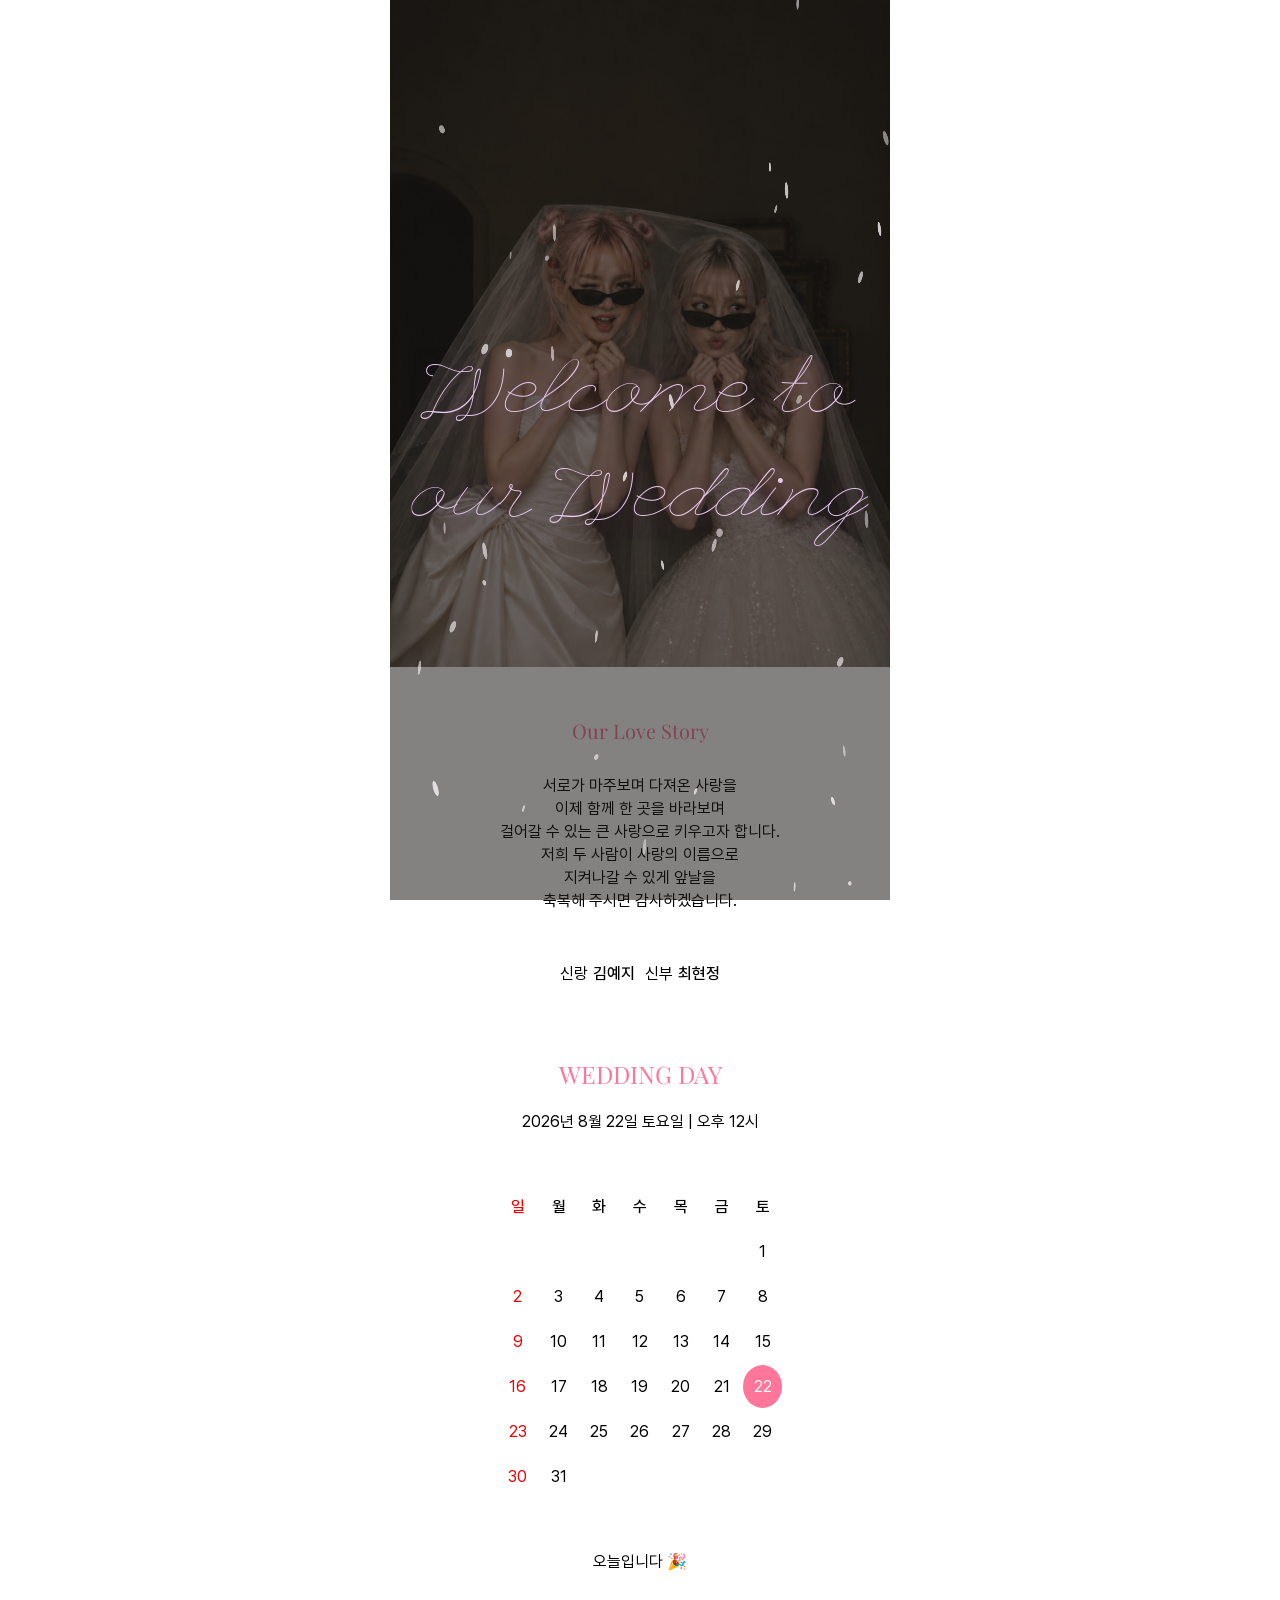
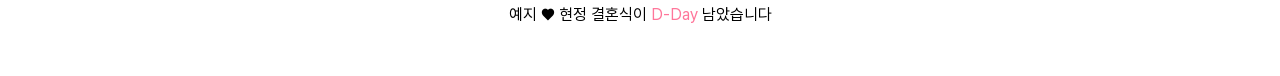
==== index.html @ 85f6a784 "Add files via upload" ====
<!DOCTYPE html>
<html lang="ko">

<head>
  <meta charset="UTF-8">
  <meta name="viewport" content="width=device-width, initial-scale=1.0">
  <title>Document</title>
</head>
<link rel="stylesheet" href="stylesheet.css">
<link rel="stylesheet" href="css/main.css">
<script src="/lib/jquery-3.7.1.min.js"></script>

<body>

  <div id="splash">
    <canvas id="petalCanvas"></canvas>
    <div class="intro-text">
      <p class="welcome-line" id="line1">Welcome to</p>
      <p class="welcome-line" id="line2">our Wedding</p>
    </div>
  </div>

  <div id="wrap">

    <div class="hero">
      <div class="img_wrap">
        <img src="/img/hero.png" alt="">
      </div>
    </div>

    <div class="intro">

      <div class="intro_text">
        <span>Our Love Story</span>
        <p>서로가 마주보며 다져온 사랑을<br />
          이제 함께 한 곳을 바라보며<br />
          걸어갈 수 있는 큰 사랑으로 키우고자 합니다.<br />
          저희 두 사람이 사랑의 이름으로<br />
          지켜나갈 수 있게 앞날을<br />
          축복해 주시면 감사하겠습니다.</p>
      </div>
      <div class="name">
        <div class="groom">
          <span>신랑</span>
          <strong>김예지</strong>
        </div>
        <div class="bride">
          <span>신부</span>
          <strong>최현정</strong>
        </div>
      </div>
      <div class="img_wrap">
        <img src="" alt="">
      </div>

    </div>

    <div class="calendar">
      <div class="title_wrap">
        <h3>WEDDING DAY</h3>
        <span>2026년 8월 22일 토요일 | 오후 12시</span>
      </div>
      <div class="cal">
        <table>
          <thead>
            <tr>
              <th class="sun">일</th>
              <th>월</th>
              <th>화</th>
              <th>수</th>
              <th>목</th>
              <th>금</th>
              <th>토</th>
            </tr>
          </thead>
          <tbody>
            <tr>
              <td></td>
              <td></td>
              <td></td>
              <td></td>
              <td></td>
              <td></td>
              <td>1</td>
            </tr>
            <tr>
              <td class="sun">2</td>
              <td>3</td>
              <td>4</td>
              <td>5</td>
              <td>6</td>
              <td>7</td>
              <td>8</td>
            </tr>
            <tr>
              <td class="sun">9</td>
              <td>10</td>
              <td>11</td>
              <td>12</td>
              <td>13</td>
              <td>14</td>
              <td>15</td>
            </tr>
            <tr>
              <td class="sun">16</td>
              <td>17</td>
              <td>18</td>
              <td>19</td>
              <td>20</td>
              <td>21</td>
              <td class="d_day">22</td>
            </tr>
            <tr>
              <td class="sun">23</td>
              <td>24</td>
              <td>25</td>
              <td>26</td>
              <td>27</td>
              <td>28</td>
              <td>29</td>
            </tr>
            <tr>
              <td class="sun">30</td>
              <td>31</td>
              <td></td>
              <td></td>
              <td></td>
              <td></td>
              <td></td>
            </tr>
          </tbody>
        </table>
      </div>
      <div class="date">
        <p id="countdown">
          <span id="cd-days"></span>
          <span id="cd-hours"></span>
          <span id="cd-mins"></span>
          <span id="cd-secs"></span>
        </p>
        <span>예지 ♥ 현정 결혼식이 <span id="cd-dday"></span> 남았습니다</span>
      </div>

      <div class="attend">

      </div>
    </div>

    <div class="gall">

    </div>

    <div class="location">

    </div>

    <div class="account">

    </div>

    <div class="message">

    </div>

  </div>
  <script>

    const weddingDate = new Date('2026-08-22T12:00:00');

    function updateAll() {
      const diff = weddingDate - new Date();

      if (diff <= 0) {
        document.getElementById('countdown').textContent = '오늘입니다 🎉';
        document.getElementById('cd-dday').textContent = 'D-Day';
        return;
      }

      const S = 1000, M = S * 60, H = M * 60, D = H * 24;
      const days = Math.floor(diff / D);

      // 카운트다운
      document.getElementById('cd-days').textContent = days + '일';
      document.getElementById('cd-hours').textContent = Math.floor(diff % D / H) + '시간';
      document.getElementById('cd-mins').textContent = Math.floor(diff % H / M) + '분';
      document.getElementById('cd-secs').textContent = Math.floor(diff % M / S) + '초';

      // 디데이
      document.getElementById('cd-dday').textContent = days + '일';
    }

    updateAll();
    setInterval(updateAll, 1000);


    /* ── 꽃잎 ── */
    const canvas = document.getElementById('petalCanvas');
    const ctx = canvas.getContext('2d');

    canvas.width = window.innerWidth;
    canvas.height = window.innerHeight;

    class Petal {
      constructor(init = false) {
        this.x = Math.random() * canvas.width;
        this.y = init ? Math.random() * canvas.height : -15;
        this.size = Math.random() * 6 + 4;
        this.speedY = Math.random() * 1.2 + 0.5;
        this.speedX = (Math.random() - 0.5) * 0.8;
        this.rotation = Math.random() * Math.PI * 2;
        this.rotSpeed = (Math.random() - 0.5) * 0.04;
        this.sway = Math.random() * Math.PI * 2;
        this.swaySpd = Math.random() * 0.025 + 0.01;
        this.opacity = Math.random() * 0.4 + 0.5;
      }

      draw() {
        ctx.save();
        ctx.translate(this.x, this.y);
        ctx.rotate(this.rotation);
        ctx.globalAlpha = this.opacity;
        ctx.beginPath();
        ctx.ellipse(0, 0, this.size, this.size * 0.5, 0, 0, Math.PI * 2);
        ctx.fillStyle = 'rgba(255, 248, 252, 0.9)';
        ctx.fill();
        ctx.restore();
      }

      update() {
        this.sway += this.swaySpd;
        this.x += this.speedX + Math.sin(this.sway) * 0.7;
        this.y += this.speedY;
        this.rotation += this.rotSpeed;
        if (this.y > canvas.height + 20) {
          this.x = Math.random() * canvas.width;
          this.y = -15;
        }
      }
    }

    const petals = Array.from({ length: 40 }, () => new Petal(true));
    let running = true;

    (function animatePetals() {
      if (!running) return;
      ctx.clearRect(0, 0, canvas.width, canvas.height);
      petals.forEach(p => { p.update(); p.draw(); });
      requestAnimationFrame(animatePetals);
    })();

    /* ── 인트로 종료 ── */
    // line1(0.5s) + 1.8s + line2(1.6s) + 1.8s = 3.4s 끝 → 1초 더 보여주다 종료
    setTimeout(() => {
      document.getElementById('splash').classList.add('hide');
      setTimeout(() => {
        document.getElementById('splash').remove();
        running = false;
      }, 1000);
    }, 4500);

  </script>
</body>

</html>
---- css/main.css ----
@import url(/css/font/stylesheet.css);

* {
  margin: 0;
  padding: 0;
  box-sizing: border-box;
}

li {
  list-style: none;
}

a {
  text-decoration: none;
  color: inherit;
}

html {
  font-family: 'Pretendard';
  font-size: 16px;
}

#wrap,
#splash {
  max-width: 500px;
  margin: 0 auto;
  text-align: center;
}

/* ── 인트로 오버레이 ── */
#splash {
  position: fixed;
  inset: 0;
  z-index: 9999;
  background: rgba(30, 28, 24, 0.55);
  /* 반투명 */
  display: flex;
  align-items: center;
  justify-content: center;
  overflow: hidden;
  transition: opacity 1s ease;
}

#splash.hide {
  opacity: 0;
  pointer-events: none;
}

/* ── 텍스트 ── */
.intro-text {
  text-align: center;
  position: relative;
  z-index: 2;
}

.welcome-line {
  font-family: 'LeagueScript';
  font-size: 80px;
  color: #e8c8f0;
  line-height: 1.3;
  clip-path: inset(0 100% 0 0);
  /* 오른쪽이 잘린 상태에서 시작 */
  text-shadow: 0 0 40px rgba(180, 80, 220, 0.4);
}

#line1 {
  animation: writeIn 1.8s cubic-bezier(0.4, 0, 0.2, 1) 0.5s forwards;
}

#line2 {
  animation: writeIn 1.8s cubic-bezier(0.4, 0, 0.2, 1) 1.6s forwards;
}

@keyframes writeIn {
  to {
    clip-path: inset(0 0% 0 0);
  }
}

/* ── 꽃잎 캔버스 ── */
#petalCanvas {
  position: absolute;
  inset: 0;
  width: 100%;
  height: 100%;
  pointer-events: none;
  z-index: 1;
}

.hero .img_wrap img {
  width: 100%;
  display: block;
  object-fit: cover;
}


.intro {
  display: flex;
  flex-direction: column;
  gap: 50px;
}
.intro .intro_text {
  margin-top: 50px;
  display: flex;
  flex-direction: column;
  gap: 30px;
}
.intro .intro_text span {
  font-family: 'Playfair Display';
  font-size: 20px;
  font-weight: 500;
  color: #FF769A;
}
.intro .intro_text p {}
.intro .name {
  display: flex;
  align-items: center;
  justify-content: center;
  gap: 10px;
}
.intro .name .groom, .intro .name .bride {
  display: flex;
  align-items: center;
  gap: 5px;
}
.intro .name strong {
  font-weight: 500;
}
.intro .img_wrap {}
.intro .img_wrap img {}

.calendar {
  display: flex;
  flex-direction: column;
  gap: 50px;
}
.calendar .title_wrap {
  display: flex;
  flex-direction: column;
  gap: 20px;
  align-items: center;
}
.calendar .title_wrap h3 {
  font-family: 'Playfair Display';
  font-size: 24px;
  font-weight: 500;
  color: #FF769A;
}
.calendar .title_wrap span {}
.calendar .cal {}
.calendar .cal table {
  table-layout: fixed;
  margin: 0 auto;
}
.calendar .cal table th, .calendar .cal table td {
  padding: 10px;
}
.calendar .cal table th {
  font-weight: 500;
}

.calendar .cal table th.sun, .calendar .cal table td.sun {
  color: #EB0004;
}
.calendar .cal table td.d_day {
  background-color: #FF769A;
  color: #fff;
  border-radius: 50%;
}
.calendar .date {
  display: flex;
  flex-direction: column;
  gap: 30px;
}
#countdown span {
  font-size: 18px;
  padding: 20px 10px;
  box-shadow: 2px 2px 5px rgb(0, 0, 0, 0.15);
  border-radius: 10px;
  display: inline-block;
}
#cd-dday {
  color: #FF769A;
}
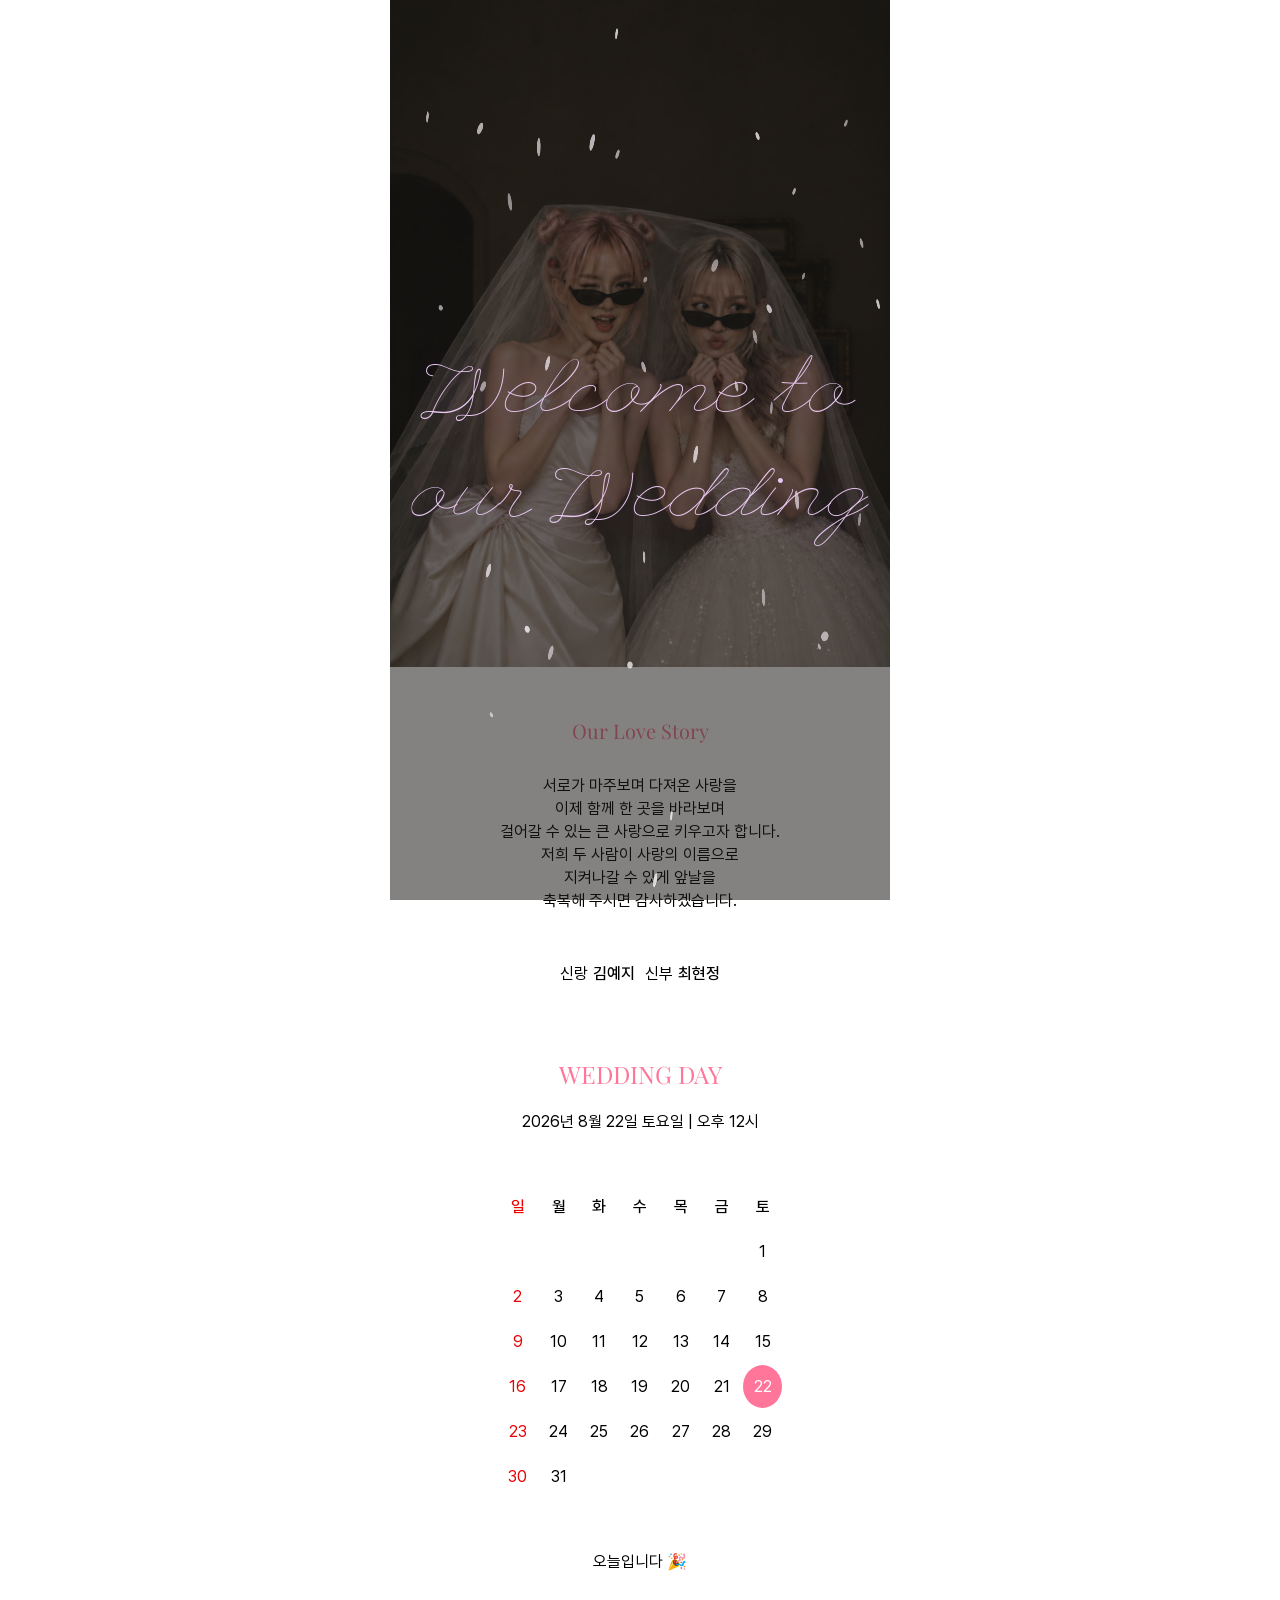
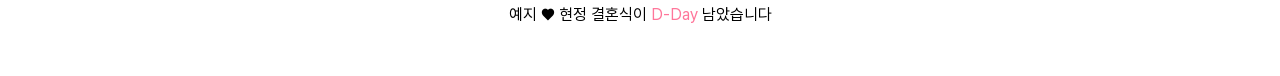
==== commit 89198749: "Update index.html" ====
--- a/index.html
+++ b/index.html
@@ -24,7 +24,7 @@
 
     <div class="hero">
       <div class="img_wrap">
-        <img src="/img/hero.png" alt="">
+        <img src="img/hero.png" alt="">
       </div>
     </div>
 
@@ -261,4 +261,4 @@
   </script>
 </body>
 
-</html>+</html>
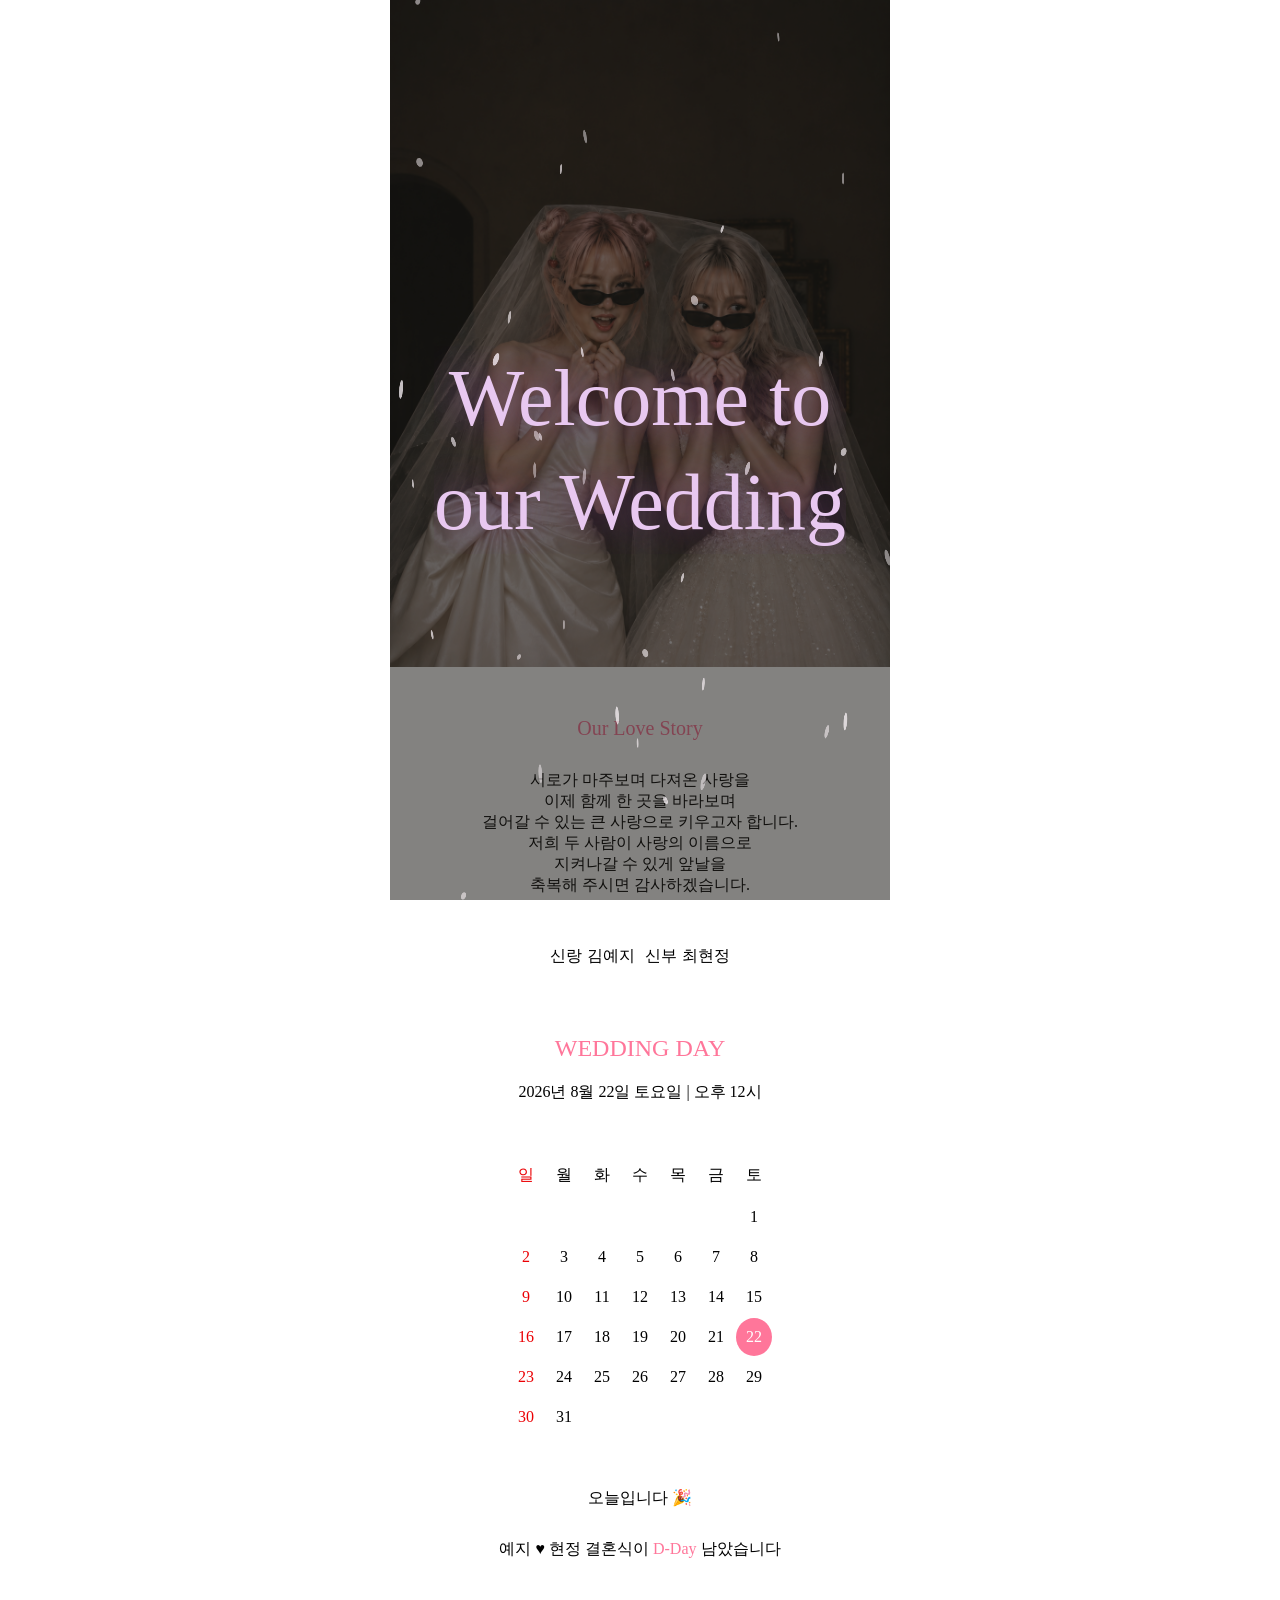
==== commit 7255359d: "Update index.html" ====
--- a/index.html
+++ b/index.html
@@ -8,7 +8,7 @@
 </head>
 <link rel="stylesheet" href="stylesheet.css">
 <link rel="stylesheet" href="css/main.css">
-<script src="/lib/jquery-3.7.1.min.js"></script>
+<script src="lib/jquery-3.7.1.min.js"></script>
 
 <body>
 
--- a/css/main.css
+++ b/css/main.css
@@ -1,4 +1,4 @@
-@import url(/css/font/stylesheet.css);
+@import url(css/font/stylesheet.css);
 
 * {
   margin: 0;
@@ -181,4 +181,4 @@
 }
 #cd-dday {
   color: #FF769A;
-}+}
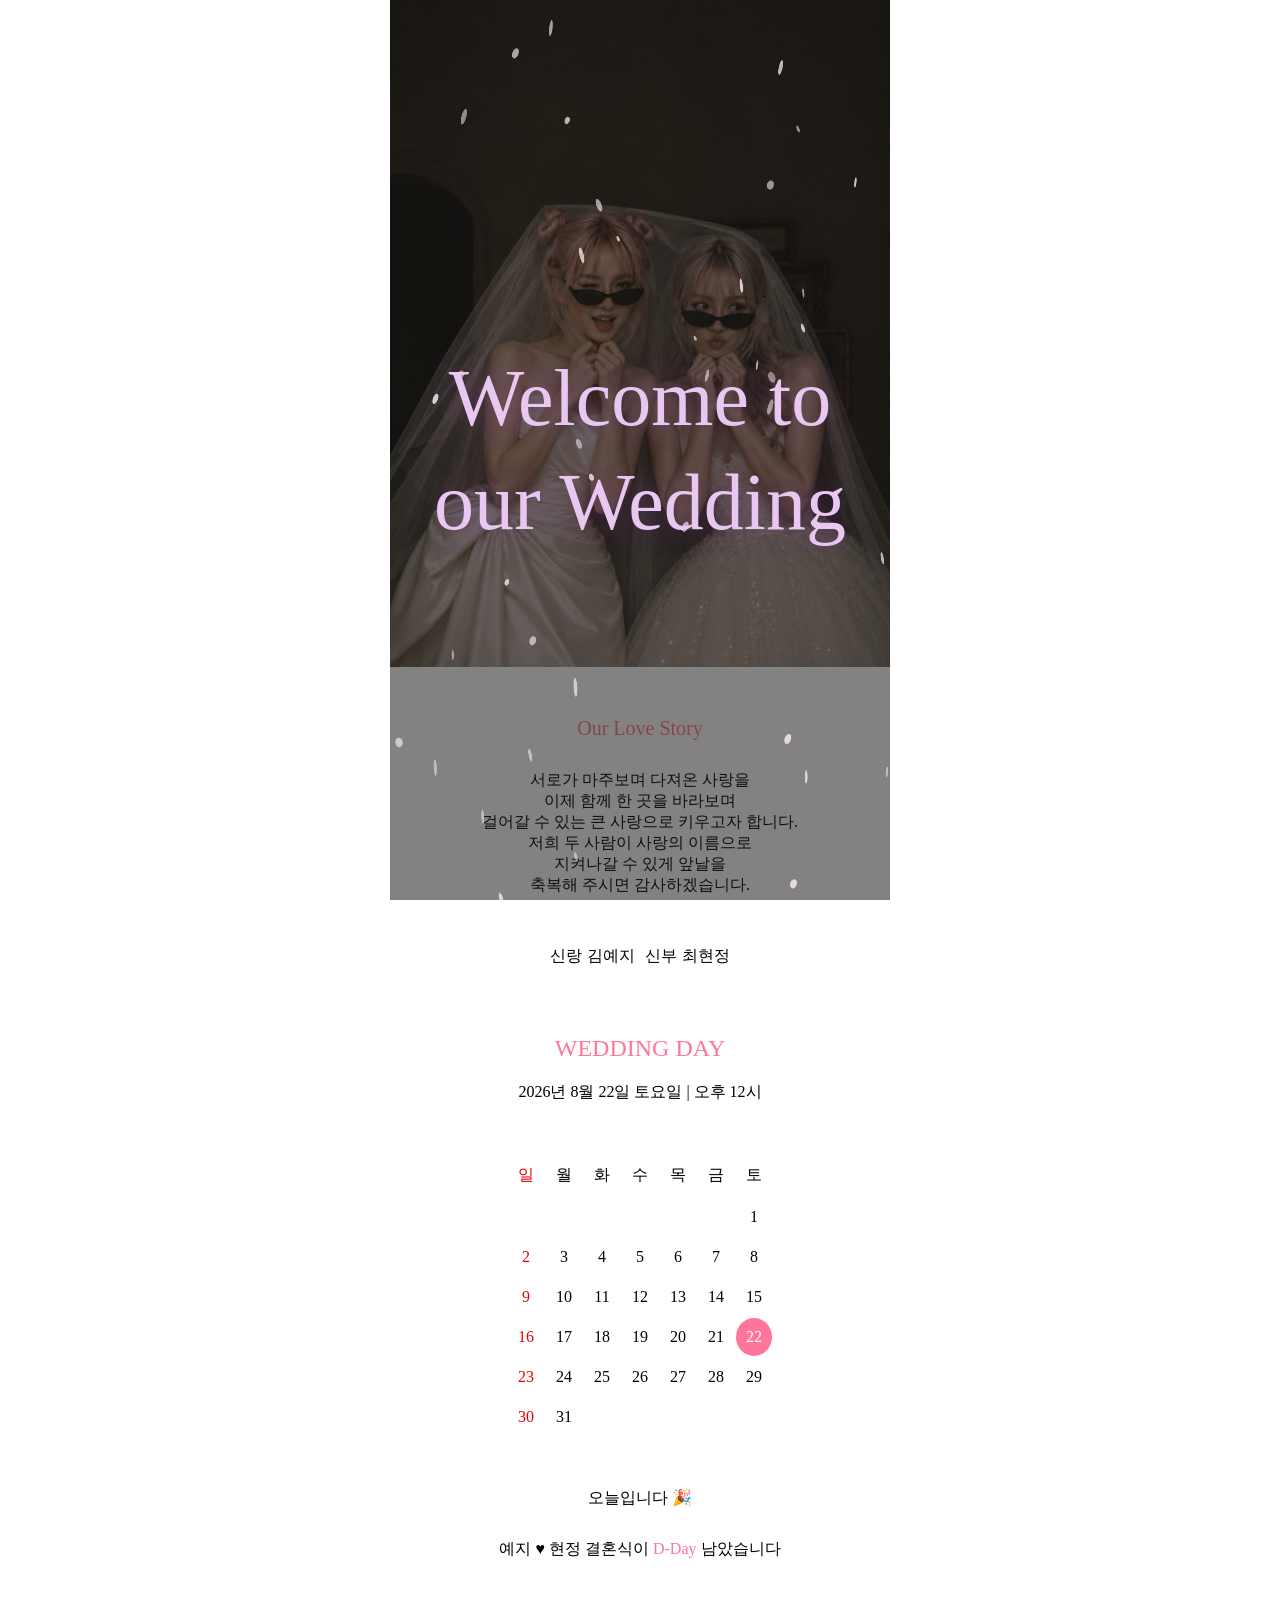
==== commit 8e466e40: "Update index.html" ====
--- a/index.html
+++ b/index.html
@@ -6,7 +6,6 @@
   <meta name="viewport" content="width=device-width, initial-scale=1.0">
   <title>Document</title>
 </head>
-<link rel="stylesheet" href="stylesheet.css">
 <link rel="stylesheet" href="css/main.css">
 <script src="lib/jquery-3.7.1.min.js"></script>
 
